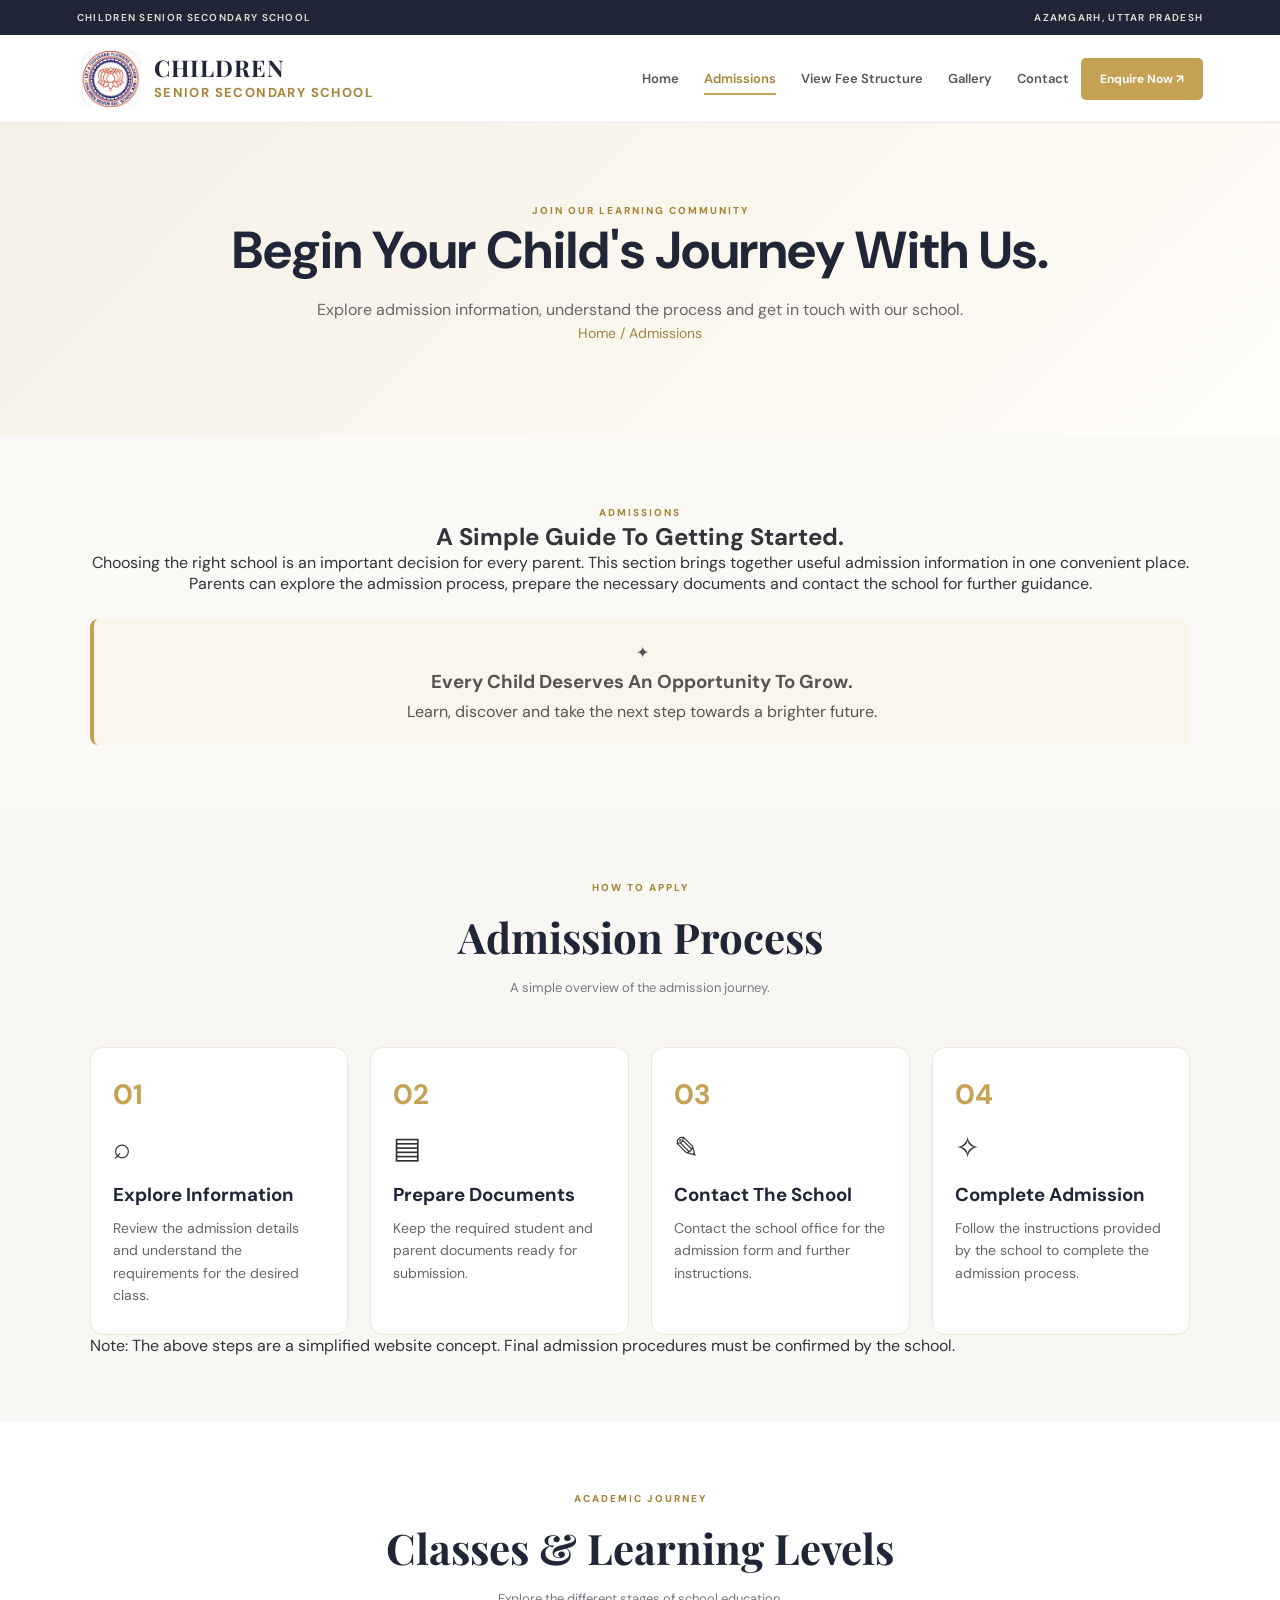
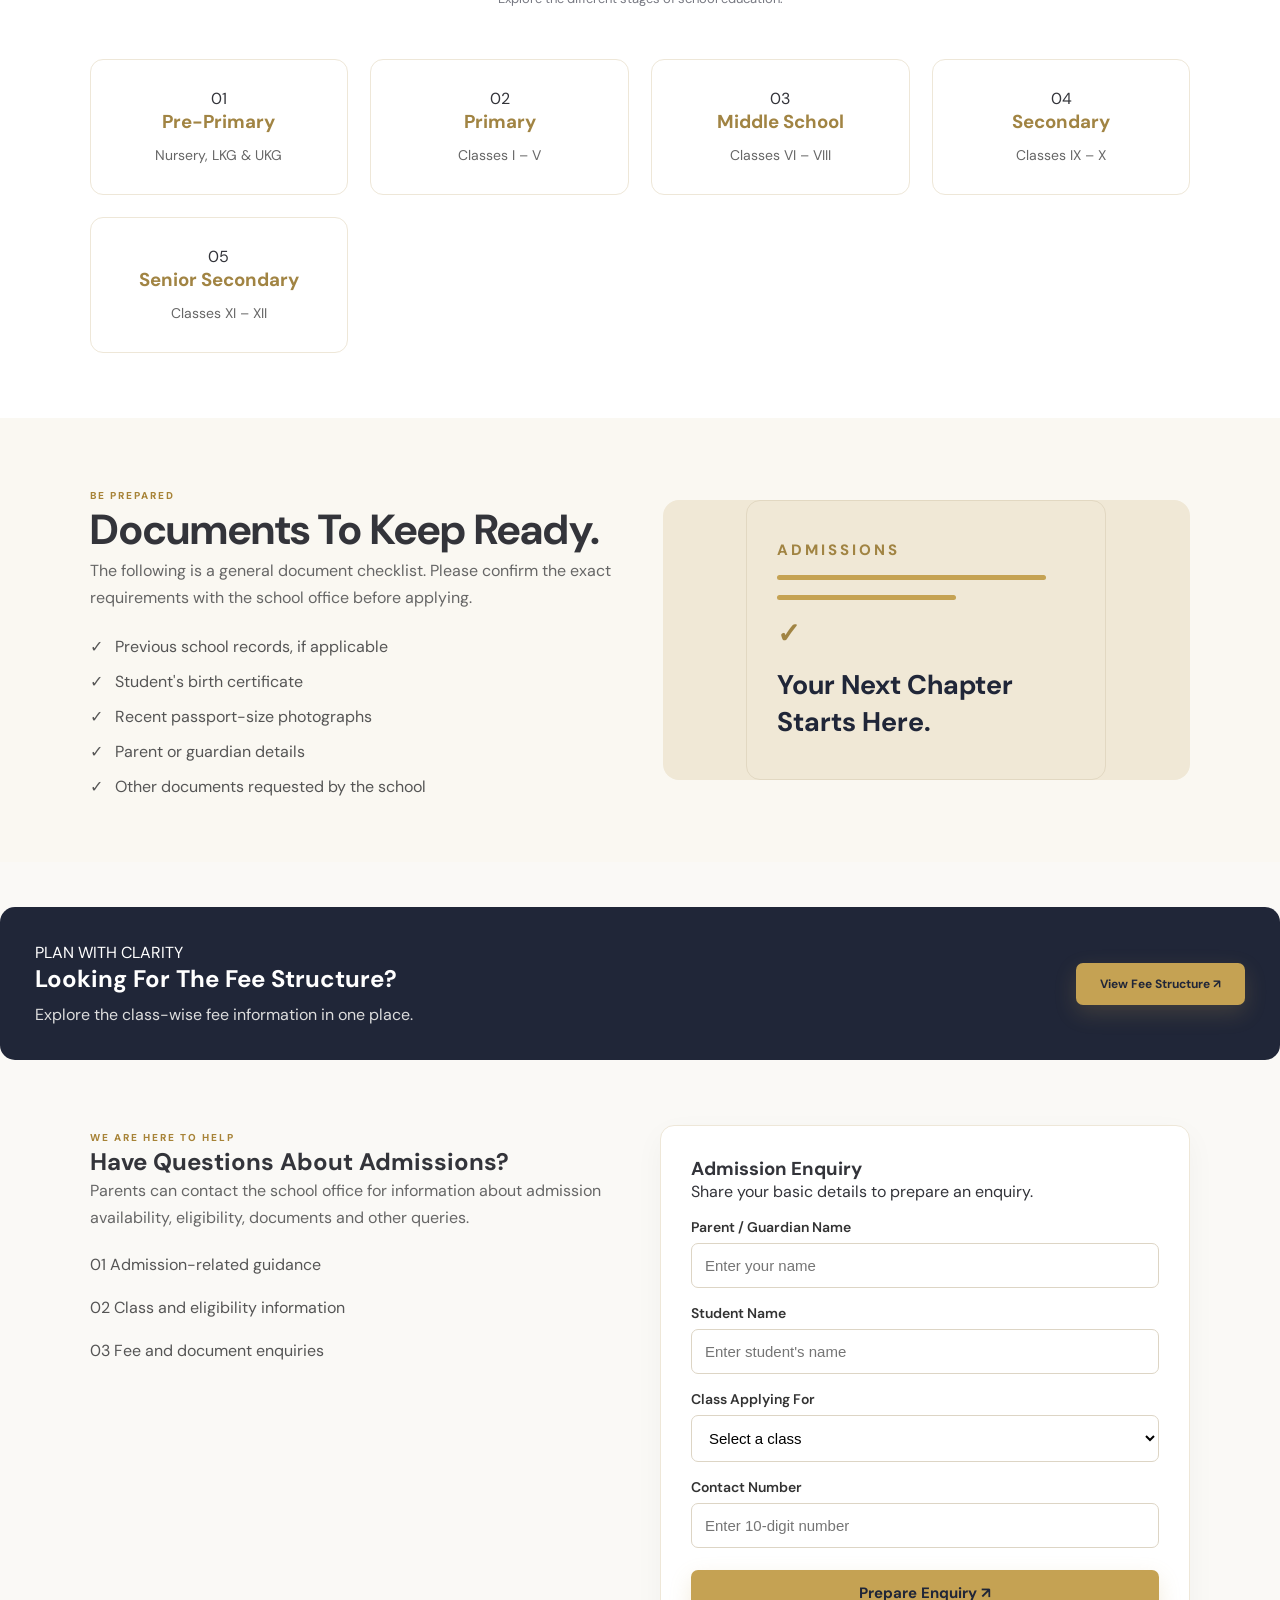
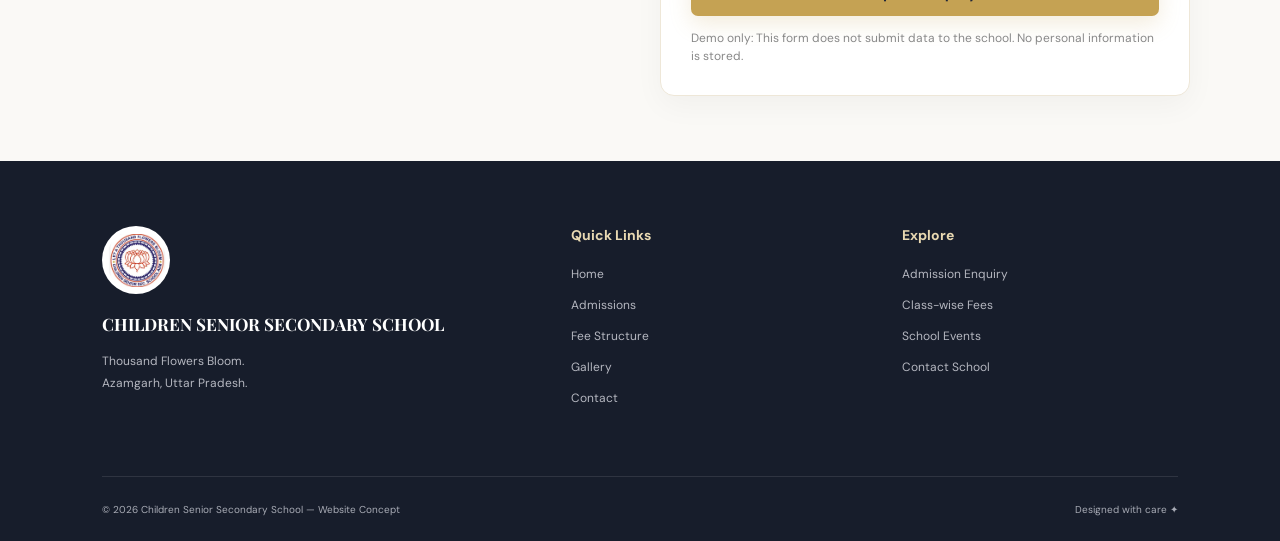
==== admissions.html @ 6aef7c02 "Add files via upload" ====
<!DOCTYPE html>
<html lang="en">
<head>
    <meta charset="UTF-8">
    <meta name="viewport" content="width=device-width, initial-scale=1.0">

    <title>Admissions | Children Senior Secondary School</title>

    <meta name="description" content="Explore admission information, requirements and enquiry details for Children Senior Secondary School, Azamgarh.">

    <link rel="preconnect" href="https://fonts.googleapis.com">
    <link rel="preconnect" href="https://fonts.gstatic.com" crossorigin>

    <link href="https://fonts.googleapis.com/css2?family=DM+Sans:wght@400;500;600;700;800&family=Playfair+Display:wght@500;600;700&display=swap" rel="stylesheet">

    <link rel="stylesheet" href="style.css">
    <script src="script.js" defer></script>
</head>

<body>

<!-- TOP BAR -->
<div class="topbar">
    <p>CHILDREN SENIOR SECONDARY SCHOOL</p>
    <p>AZAMGARH, UTTAR PRADESH</p>
</div>

<!-- HEADER -->
<header class="header">

    <a href="index.html" class="brand">
        <img src="logo.jpg" alt="School Logo">

        <div class="brand-text">
            <h2>CHILDREN</h2>
            <span>SENIOR SECONDARY SCHOOL</span>
        </div>
    </a>

    <button class="menu-toggle" id="menu-toggle"
        aria-label="Open navigation" aria-expanded="false">
        <span></span>
        <span></span>
        <span></span>
    </button>

    <nav class="navigation" id="navigation">
        <a href="index.html">Home</a>
        <a href="admissions.html" class="active">Admissions</a>
        <a href="fees.html">View Fee Structure</a>
        <a href="gallery.html">Gallery</a>
        <a href="contact.html">Contact</a>
    </nav>

    <a href="#admission-enquiry" class="header-btn">
        Enquire Now ↗
    </a>

</header>

<main>

<!-- PAGE HERO -->
<section class="inner-hero">
    <div class="inner-hero-content">
        <span class="section-label">JOIN OUR LEARNING COMMUNITY</span>

        <h1>
            Begin Your Child's
            <span>Journey With Us.</span>
        </h1>

        <p>
            Explore admission information, understand the
            process and get in touch with our school.
        </p>

        <div class="breadcrumb">
            <a href="index.html">Home</a>
            <span>/</span>
            <span>Admissions</span>
        </div>
    </div>
</section>

<!-- INTRODUCTION -->
<section class="admission-intro page-section">

    <div>
        <span class="section-label">ADMISSIONS</span>

        <h2>
            A Simple Guide To
            <span>Getting Started.</span>
        </h2>

        <p>
            Choosing the right school is an important decision
            for every parent. This section brings together
            useful admission information in one convenient place.
        </p>

        <p>
            Parents can explore the admission process, prepare
            the necessary documents and contact the school
            for further guidance.
        </p>
    </div>

    <div class="admission-highlight">
        <span class="highlight-symbol">✦</span>
        <h3>Every Child Deserves An Opportunity To Grow.</h3>
        <p>
            Learn, discover and take the next step towards
            a brighter future.
        </p>
    </div>

</section>

<!-- ADMISSION PROCESS -->
<section class="process-section page-section">

    <div class="section-heading">
        <span>HOW TO APPLY</span>
        <h2>Admission Process</h2>
        <p>A simple overview of the admission journey.</p>
    </div>

    <div class="process-grid">

        <div class="process-card">
            <span class="process-number">01</span>
            <div class="process-icon">⌕</div>
            <h3>Explore Information</h3>
            <p>
                Review the admission details and understand
                the requirements for the desired class.
            </p>
        </div>

        <div class="process-card">
            <span class="process-number">02</span>
            <div class="process-icon">▤</div>
            <h3>Prepare Documents</h3>
            <p>
                Keep the required student and parent
                documents ready for submission.
            </p>
        </div>

        <div class="process-card">
            <span class="process-number">03</span>
            <div class="process-icon">✎</div>
            <h3>Contact The School</h3>
            <p>
                Contact the school office for the admission
                form and further instructions.
            </p>
        </div>

        <div class="process-card">
            <span class="process-number">04</span>
            <div class="process-icon">✧</div>
            <h3>Complete Admission</h3>
            <p>
                Follow the instructions provided by the
                school to complete the admission process.
            </p>
        </div>

    </div>

    <p class="information-note">
        Note: The above steps are a simplified website concept.
        Final admission procedures must be confirmed by the school.
    </p>

</section>

<!-- CLASSES -->
<section class="classes-section page-section">

    <div class="section-heading">
        <span>ACADEMIC JOURNEY</span>
        <h2>Classes & Learning Levels</h2>
        <p>Explore the different stages of school education.</p>
    </div>

    <div class="classes-grid">

        <div class="class-card">
            <span>01</span>
            <h3>Pre-Primary</h3>
            <p>Nursery, LKG & UKG</p>
        </div>

        <div class="class-card">
            <span>02</span>
            <h3>Primary</h3>
            <p>Classes I – V</p>
        </div>

        <div class="class-card">
            <span>03</span>
            <h3>Middle School</h3>
            <p>Classes VI – VIII</p>
        </div>

        <div class="class-card">
            <span>04</span>
            <h3>Secondary</h3>
            <p>Classes IX – X</p>
        </div>

        <div class="class-card">
            <span>05</span>
            <h3>Senior Secondary</h3>
            <p>Classes XI – XII</p>
        </div>

    </div>

</section>


<!-- DOCUMENTS -->
<section class="documents-section page-section">

    <div class="documents-content">

        <div class="documents-info">

            <span class="section-label">BE PREPARED</span>

            <h2>
                Documents To
                <span>Keep Ready.</span>
            </h2>

            <p>
                The following is a general document checklist.
                Please confirm the exact requirements with the
                school office before applying.
            </p>

            <div class="document-list">

                <div class="document-item">
                    <span>✓</span>
                    Previous school records, if applicable
                </div>

                <div class="document-item">
                    <span>✓</span>
                    Student's birth certificate
                </div>

                <div class="document-item">
                    <span>✓</span>
                    Recent passport-size photographs
                </div>

                <div class="document-item">
                    <span>✓</span>
                    Parent or guardian details
                </div>

                <div class="document-item">
                    <span>✓</span>
                    Other documents requested by the school
                </div>

            </div>

        </div>

        <div class="documents-visual">

            <div class="document-art">
                <span>ADMISSIONS</span>
                <div class="document-line"></div>
                <div class="document-line short"></div>
                <div class="document-check">✓</div>
                <h3>Your Next Chapter Starts Here.</h3>
            </div>

        </div>

    </div>

</section>

<!-- FEE LINK -->
<section class="fee-banner">

    <div>
        <span>PLAN WITH CLARITY</span>
        <h2>Looking For The Fee Structure?</h2>
        <p>
            Explore the class-wise fee information in one place.
        </p>
    </div>

    <a href="fees.html" class="primary-btn">
        View Fee Structure ↗
    </a>

</section>

<!-- ENQUIRY -->
<section class="enquiry-section page-section"
    id="admission-enquiry">

    <div class="enquiry-info">

        <span class="section-label">WE ARE HERE TO HELP</span>

        <h2>
            Have Questions About
            <span>Admissions?</span>
        </h2>

        <p>
            Parents can contact the school office for
            information about admission availability,
            eligibility, documents and other queries.
        </p>

        <div class="enquiry-point">
            <span>01</span>
            Admission-related guidance
        </div>

        <div class="enquiry-point">
            <span>02</span>
            Class and eligibility information
        </div>

        <div class="enquiry-point">
            <span>03</span>
            Fee and document enquiries
        </div>

    </div>

    <div class="enquiry-form-card">

        <h3>Admission Enquiry</h3>

        <p>
            Share your basic details to prepare an enquiry.
        </p>

        <form id="admission-form">

            <label for="parent-name">Parent / Guardian Name</label>
            <input
                type="text"
                id="parent-name"
                placeholder="Enter your name"
                required
            >

            <label for="student-name">Student Name</label>
            <input
                type="text"
                id="student-name"
                placeholder="Enter student's name"
                required
            >

            <label for="class-select">Class Applying For</label>
            <select id="class-select" required>
                <option value="">Select a class</option>
                <option>Nursery</option>
                <option>LKG</option>
                <option>UKG</option>
                <option>Class I</option>
                <option>Class II</option>
                <option>Class III</option>
                <option>Class IV</option>
                <option>Class V</option>
                <option>Class VI</option>
                <option>Class VII</option>
                <option>Class VIII</option>
                <option>Class IX</option>
                <option>Class X</option>
                <option>Class XI</option>
                <option>Class XII</option>
            </select>

            <label for="parent-phone">Contact Number</label>
            <input
                type="tel"
                id="parent-phone"
                placeholder="Enter 10-digit number"
                pattern="[0-9]{10}"
                maxlength="10"
                required
            >

            <button type="submit" class="primary-btn form-submit">
                Prepare Enquiry ↗
            </button>

            <p class="form-disclaimer">
                Demo only: This form does not submit data
                to the school. No personal information is stored.
            </p>

        </form>

    </div>

</section>

</main>

<!-- FOOTER -->
<footer class="footer">

    <div class="footer-main">

        <div class="footer-brand">
            <img src="logo.jpg" alt="School Logo">

            <h3>CHILDREN SENIOR SECONDARY SCHOOL</h3>

            <p>
                Thousand Flowers Bloom.<br>
                Azamgarh, Uttar Pradesh.
            </p>
        </div>

        <div class="footer-links">
            <h4>Quick Links</h4>
            <a href="index.html">Home</a>
            <a href="admissions.html">Admissions</a>
            <a href="fees.html">Fee Structure</a>
            <a href="gallery.html">Gallery</a>
            <a href="contact.html">Contact</a>
        </div>

        <div class="footer-links">
            <h4>Explore</h4>
            <a href="#admission-enquiry">Admission Enquiry</a>
            <a href="fees.html">Class-wise Fees</a>
            <a href="gallery.html">School Events</a>
            <a href="contact.html">Contact School</a>
        </div>

    </div>

    <div class="footer-bottom">
        <p>© 2026 Children Senior Secondary School — Website Concept</p>
        <span>Designed with care ✦</span>
    </div>

</footer>

</body>
</html>
---- style.css ----
/* =========================================
   CHILDREN SENIOR SECONDARY SCHOOL
   PREMIUM IVORY & GOLDEN DESIGN
========================================= */

:root {
    --bg: #faf9f6;
    --white: #ffffff;
    --gold: #c5a253;
    --gold-dark: #a78337;
    --gold-light: #e9d9b2;
    --navy: #202638;
    --text: #33343a;
    --muted: #777982;
    --border: #ece8df;
    --shadow: 0 18px 50px rgba(35, 31, 24, 0.08);
}

* {
    margin: 0;
    padding: 0;
    box-sizing: border-box;
}

html {
    scroll-behavior: smooth;
    scroll-padding-top: 100px;
}

body {
    background: var(--bg);
    color: var(--text);
    font-family: 'DM Sans', sans-serif;
    overflow-x: hidden;
}

a {
    text-decoration: none;
    color: inherit;
}

button {
    font-family: inherit;
}

img {
    display: block;
    max-width: 100%;
}

::selection {
    background: var(--gold);
    color: white;
}

/* =========================================
   TOP BAR
========================================= */

.topbar {
    min-height: 35px;
    padding: 8px 6%;
    background: var(--navy);
    color: #e9e4d9;
    display: flex;
    justify-content: space-between;
    align-items: center;
    gap: 15px;
    font-size: 10px;
    letter-spacing: 1.3px;
    font-weight: 600;
}

/* =========================================
   HEADER
========================================= */

.header {
    min-height: 88px;
    padding: 14px 6%;
    display: flex;
    align-items: center;
    justify-content: space-between;
    gap: 25px;
    background: rgba(255, 255, 255, 0.96);
    border-bottom: 1px solid var(--border);
    position: sticky;
    top: 0;
    z-index: 1000;
    backdrop-filter: blur(15px);
}

.brand {
    display: flex;
    align-items: center;
    gap: 12px;
    flex-shrink: 0;
}

.brand img {
    width: 56px;
    height: 56px;
    object-fit: contain;
}

.brand-text h2 {
    font-family: 'Playfair Display', serif;
    font-size: 22px;
    color: var(--navy);
    letter-spacing: 1px;
}

.brand-text span {
    display: block;
    font-size: 9px;
    letter-spacing: 1.4px;
    color: var(--gold-dark);
    font-weight: 700;
    margin-top: 3px;
}

.navigation {
    display: flex;
    align-items: center;
    gap: 25px;
}

.navigation a {
    color: #55565d;
    font-size: 13px;
    font-weight: 600;
    transition: 0.3s;
    position: relative;
}

.navigation a:hover,
.navigation a.active {
    color: var(--gold-dark);
}

.navigation a::after {
    content: "";
    position: absolute;
    bottom: -8px;
    left: 0;
    width: 0;
    height: 2px;
    background: var(--gold);
    transition: width 0.3s;
}

.navigation a:hover::after,
.navigation a.active::after {
    width: 100%;
}

.header-btn {
    padding: 13px 19px;
    border-radius: 5px;
    background: var(--gold);
    color: white;
    font-size: 12px;
    font-weight: 700;
    transition: 0.3s;
    white-space: nowrap;
}

.header-btn:hover,
.primary-btn:hover,
.cta-btn:hover {
    background: var(--gold-dark);
    transform: translateY(-3px);
}

.menu-toggle {
    display: none;
    width: 43px;
    height: 43px;
    border: 1px solid var(--border);
    background: white;
    border-radius: 6px;
    cursor: pointer;
    padding: 10px;
}

.menu-toggle span {
    display: block;
    height: 2px;
    width: 100%;
    background: var(--navy);
    margin: 5px 0;
    transition: 0.3s;
}

/* =========================================
   HERO SECTION
========================================= */

.hero {
    min-height: 610px;
    padding: 85px 8% 100px;
    display: grid;
    grid-template-columns: 1fr 0.95fr;
    align-items: center;
    gap: 65px;
    position: relative;
    overflow: hidden;
}

.hero::before {
    content: "";
    position: absolute;
    width: 470px;
    height: 470px;
    border-radius: 50%;
    background: rgba(197, 162, 83, 0.055);
    top: -220px;
    left: -170px;
    pointer-events: none;
}

.hero-content {
    position: relative;
    z-index: 2;
    animation: fadeUp 0.9s ease both;
}

.hero-tag {
    display: inline-flex;
    align-items: center;
    gap: 10px;
    padding: 10px 15px;
    border: 1px solid var(--gold-light);
    border-radius: 30px;
    color: var(--gold-dark);
    font-size: 10px;
    font-weight: 700;
    letter-spacing: 1.6px;
    margin-bottom: 28px;
}

.gold-dot {
    height: 7px;
    width: 7px;
    border-radius: 50%;
    background: var(--gold);
    box-shadow: 0 0 10px var(--gold);
}

.hero h1 {
    font-family: 'Playfair Display', serif;
    font-size: clamp(42px, 5.2vw, 70px);
    line-height: 1.12;
    color: var(--navy);
    font-weight: 600;
    letter-spacing: -1.5px;
}

.hero h1 span {
    color: var(--gold-dark);
}

.hero-content > p {
    max-width: 490px;
    margin-top: 25px;
    color: var(--muted);
    line-height: 1.9;
    font-size: 14px;
}

.hero-actions {
    display: flex;
    align-items: center;
    gap: 14px;
    flex-wrap: wrap;
    margin-top: 32px;
}

.primary-btn,
.secondary-btn {
    padding: 15px 22px;
    border-radius: 5px;
    font-size: 12px;
    font-weight: 700;
    transition: 0.3s;
}

.primary-btn {
    background: var(--gold);
    color: white;
    box-shadow: 0 8px 22px rgba(197, 162, 83, 0.2);
}

.secondary-btn {
    border: 1px solid var(--border);
    color: var(--navy);
    background: white;
}

.secondary-btn:hover {
    border-color: var(--gold);
    color: var(--gold-dark);
}

.hero-note {
    margin-top: 45px;
    color: #888;
    font-size: 10px;
    letter-spacing: 2px;
    font-weight: 700;
}

.hero-note span {
    color: var(--gold);
    margin-right: 8px;
}

/* Hero Image */

.hero-visual {
    position: relative;
    padding: 0 10px 20px 0;
    animation: fadeUp 1.1s ease both;
}

.hero-image {
    height: 440px;
    width: 100%;
    border-radius: 48% 48% 5px 5px;
    overflow: hidden;
    position: relative;
    box-shadow: var(--shadow);
}

.hero-image::after {
    content: "";
    position: absolute;
    inset: 0;
    background: linear-gradient(
        to top,
        rgba(20, 25, 40, 0.25),
        transparent 45%
    );
}

.hero-image img {
    height: 100%;
    width: 100%;
    object-fit: cover;
    transition: transform 0.8s;
}

.hero-image:hover img {
    transform: scale(1.06);
}

.floating-card {
    position: absolute;
    left: -55px;
    bottom: 48px;
    z-index: 3;
    background: white;
    padding: 17px 22px;
    display: flex;
    align-items: center;
    gap: 13px;
    border-radius: 8px;
    box-shadow: var(--shadow);
    animation: float 4s ease-in-out infinite;
}

.floating-icon {
    width: 40px;
    height: 40px;
    display: grid;
    place-items: center;
    background: #f7f0df;
    color: var(--gold-dark);
    border-radius: 50%;
    font-size: 20px;
}

.floating-card strong {
    display: block;
    font-size: 12px;
    color: var(--navy);
}

.floating-card small {
    display: block;
    margin-top: 5px;
    color: var(--muted);
    font-size: 10px;
}

.hero-decoration {
    position: absolute;
    top: -25px;
    right: -20px;
    width: 110px;
    height: 110px;
    border: 1px solid var(--gold-light);
    border-radius: 50%;
    z-index: -1;
}

/* =========================================
   SECTION COMMON
========================================= */

.section-heading {
    text-align: center;
    max-width: 650px;
    margin: 0 auto 48px;
}

.section-heading > span,
.section-label {
    color: var(--gold-dark);
    font-size: 10px;
    font-weight: 800;
    letter-spacing: 2px;
}

.section-heading h2 {
    font-family: 'Playfair Display', serif;
    color: var(--navy);
    font-size: clamp(28px, 3.5vw, 42px);
    margin-top: 13px;
}

.section-heading p {
    color: var(--muted);
    font-size: 13px;
    margin-top: 12px;
    line-height: 1.7;
}

/* =========================================
   QUICK ACCESS
========================================= */

.quick-section {
    padding: 90px 8%;
    background: white;
}

.quick-grid {
    display: grid;
    grid-template-columns: repeat(4, 1fr);
    gap: 20px;
}

.quick-card {
    background: var(--bg);
    border: 1px solid var(--border);
    border-radius: 8px;
    padding: 29px 23px;
    transition: 0.35s;
    position: relative;
    overflow: hidden;
}

.quick-card:hover {
    transform: translateY(-8px);
    border-color: var(--gold-light);
    box-shadow: var(--shadow);
    background: white;
}

.quick-icon {
    width: 48px;
    height: 48px;
    border-radius: 8px;
    background: #f3ead5;
    color: var(--gold-dark);
    display: grid;
    place-items: center;
    font-size: 23px;
    margin-bottom: 24px;
}

.quick-card h3 {
    font-family: 'Playfair Display', serif;
    color: var(--navy);
    font-size: 19px;
}

.quick-card p {
    color: var(--muted);
    font-size: 12px;
    line-height: 1.7;
    margin: 12px 0 22px;
}

.quick-card > span {
    color: var(--gold-dark);
    font-size: 11px;
    font-weight: 800;
}

/* =========================================
   ABOUT
========================================= */

.about-section {
    padding: 105px 8%;
    display: grid;
    grid-template-columns: 1fr 1fr;
    align-items: center;
    gap: 85px;
}

.about-image {
    position: relative;
}

.about-image img {
    width: 100%;
    height: 440px;
    object-fit: cover;
    border-radius: 6px;
    box-shadow: var(--shadow);
}

.about-label {
    position: absolute;
    bottom: -18px;
    right: -20px;
    background: white;
    padding: 18px 24px;
    box-shadow: var(--shadow);
    color: var(--navy);
    font-size: 10px;
    font-weight: 800;
    letter-spacing: 1.2px;
}

.about-label span {
    color: var(--gold);
    margin-right: 8px;
}

.about-content h2 {
    font-family: 'Playfair Display', serif;
    color: var(--navy);
    font-size: clamp(32px, 4vw, 46px);
    line-height: 1.2;
    margin: 17px 0 25px;
}

.about-content h2 span {
    color: var(--gold-dark);
}

.about-content p {
    color: var(--muted);
    font-size: 13px;
    line-height: 1.95;
    margin-bottom: 16px;
}

.text-link {
    display: inline-block;
    margin-top: 16px;
    color: var(--gold-dark);
    font-size: 12px;
    font-weight: 800;
    border-bottom: 1px solid var(--gold-light);
    padding-bottom: 6px;
    transition: 0.3s;
}

.text-link:hover {
    color: var(--navy);
    border-color: var(--navy);
}

/* =========================================
   HIGHLIGHTS
========================================= */

.highlights-section {
    padding: 90px 8%;
    background: #f2efe8;
}

.highlight-grid {
    display: grid;
    grid-template-columns: repeat(4, 1fr);
    gap: 18px;
}

.highlight-card {
    background: white;
    padding: 30px 24px;
    border-radius: 6px;
    border-bottom: 3px solid transparent;
    transition: 0.35s;
}

.highlight-card:hover {
    border-color: var(--gold);
    transform: translateY(-6px);
    box-shadow: var(--shadow);
}

.highlight-card > span {
    color: var(--gold);
    font-family: 'Playfair Display', serif;
    font-size: 28px;
}

.highlight-card h3 {
    color: var(--navy);
    font-family: 'Playfair Display', serif;
    font-size: 17px;
    margin: 22px 0 12px;
}

.highlight-card p {
    color: var(--muted);
    font-size: 12px;
    line-height: 1.8;
}

/* =========================================
   GALLERY PREVIEW
========================================= */

.gallery-preview {
    padding: 100px 8%;
    background: white;
}

.gallery-heading {
    display: flex;
    justify-content: space-between;
    align-items: end;
    gap: 20px;
    margin-bottom: 35px;
}

.gallery-heading h2 {
    font-family: 'Playfair Display', serif;
    color: var(--navy);
    font-size: clamp(30px, 4vw, 42px);
    margin-top: 12px;
}

.gallery-heading .text-link {
    margin-bottom: 5px;
}

.gallery-grid {
    display: grid;
    grid-template-columns: 1.2fr 1fr 1fr;
    gap: 18px;
}

.gallery-item {
    height: 280px;
    position: relative;
    overflow: hidden;
    border-radius: 6px;
}

.gallery-item img {
    width: 100%;
    height: 100%;
    object-fit: cover;
    transition: transform 0.6s;
}

.gallery-item:hover img {
    transform: scale(1.09);
}

.gallery-caption {
    position: absolute;
    bottom: 0;
    left: 0;
    right: 0;
    padding: 35px 20px 20px;
    background: linear-gradient(transparent, rgba(15, 20, 32, 0.8));
    color: white;
    font-size: 13px;
    font-weight: 700;
}

.demo-note {
    margin-top: 18px;
    color: var(--muted);
    font-size: 10px;
    text-align: center;
}

/* =========================================
   ADMISSION CTA
========================================= */

.admission-cta {
    margin: 0 8% 90px;
    padding: 55px 60px;
    background: var(--navy);
    border-radius: 8px;
    display: flex;
    align-items: center;
    justify-content: space-between;
    gap: 30px;
    position: relative;
    overflow: hidden;
}

.admission-cta::after {
    content: "";
    position: absolute;
    width: 260px;
    height: 260px;
    border: 1px solid rgba(255, 255, 255, 0.09);
    border-radius: 50%;
    right: 15%;
    top: -130px;
    pointer-events: none;
}

.admission-cta > div {
    position: relative;
    z-index: 2;
}

.admission-cta > div > span {
    color: var(--gold-light);
    font-size: 10px;
    font-weight: 800;
    letter-spacing: 2px;
}

.admission-cta h2 {
    font-family: 'Playfair Display', serif;
    color: white;
    font-size: clamp(24px, 3vw, 35px);
    margin: 13px 0;
}

.admission-cta p {
    color: #c4c6ce;
    font-size: 12px;
    line-height: 1.7;
}

.cta-btn {
    position: relative;
    z-index: 2;
    background: var(--gold);
    color: white;
    padding: 16px 23px;
    border-radius: 5px;
    font-size: 12px;
    font-weight: 800;
    white-space: nowrap;
    transition: 0.3s;
}

/* =========================================
   FOOTER
========================================= */

.footer {
    background: #171d2b;
    color: white;
    padding: 65px 8% 0;
}

.footer-main {
    display: grid;
    grid-template-columns: 1.5fr 1fr 1fr;
    gap: 55px;
    padding-bottom: 55px;
}

.footer-brand img {
    width: 68px;
    height: 68px;
    object-fit: contain;
    background: white;
    padding: 4px;
    border-radius: 50%;
    margin-bottom: 18px;
}

.footer-brand h3 {
    font-family: 'Playfair Display', serif;
    font-size: 17px;
    line-height: 1.5;
}

.footer-brand p {
    color: #b5b7c0;
    font-size: 12px;
    line-height: 1.9;
    margin-top: 12px;
}

.footer-links h4 {
    font-size: 14px;
    margin-bottom: 22px;
    color: var(--gold-light);
}

.footer-links a {
    display: block;
    width: fit-content;
    color: #b5b7c0;
    font-size: 12px;
    margin-bottom: 15px;
    transition: 0.3s;
}

.footer-links a:hover {
    color: var(--gold-light);
    transform: translateX(4px);
}

.footer-bottom {
    min-height: 65px;
    border-top: 1px solid rgba(255,255,255,0.1);
    display: flex;
    justify-content: space-between;
    align-items: center;
    gap: 15px;
    color: #a9acb6;
    font-size: 10px;
}

/* =========================================
   ANIMATIONS
========================================= */

@keyframes fadeUp {
    from {
        opacity: 0;
        transform: translateY(30px);
    }

    to {
        opacity: 1;
        transform: translateY(0);
    }
}

@keyframes float {
    0%, 100% {
        transform: translateY(0);
    }

    50% {
        transform: translateY(-10px);
    }
}

/* JS SCROLL REVEAL */

.reveal {
    opacity: 0;
    transform: translateY(30px);
    transition: opacity 0.7s ease, transform 0.7s ease;
}

.reveal.show {
    opacity: 1;
    transform: translateY(0);
}

/* =========================================
   RESPONSIVE TABLET
========================================= */

@media (max-width: 1050px) {

    .header {
        padding: 14px 4%;
        gap: 15px;
    }

    .navigation {
        gap: 15px;
    }

    .navigation a {
        font-size: 11px;
    }

    .header-btn {
        padding: 12px;
        font-size: 10px;
    }

    .hero,
    .quick-section,
    .about-section,
    .highlights-section,
    .gallery-preview {
        padding-left: 5%;
        padding-right: 5%;
    }

    .quick-grid,
    .highlight-grid {
        grid-template-columns: repeat(2, 1fr);
    }

    .hero {
        gap: 35px;
    }

    .about-section {
        gap: 45px;
    }
}

/* =========================================
   RESPONSIVE MOBILE
========================================= */

@media (max-width: 760px) {

    .topbar {
        padding: 9px 4%;
        font-size: 8px;
        letter-spacing: 0.6px;
    }

    .header {
        min-height: 75px;
        padding: 10px 5%;
        justify-content: space-between;
    }

    .brand {
        gap: 9px;
    }

    .brand img {
        width: 46px;
        height: 46px;
    }

    .brand-text h2 {
        font-size: 18px;
    }

    .brand-text span {
        font-size: 7px;
        letter-spacing: 0.8px;
    }

    .header-btn {
        display: none;
    }

    .menu-toggle {
        display: block;
    }

    .navigation {
        position: absolute;
        top: 100%;
        left: 0;
        right: 0;
        background: white;
        display: flex;
        flex-direction: column;
        align-items: stretch;
        gap: 0;
        padding: 0 6%;
        max-height: 0;
        overflow: hidden;
        opacity: 0;
        visibility: hidden;
        box-shadow: 0 15px 25px rgba(0,0,0,0.06);
        transition: 0.35s ease;
    }

    .navigation.active {
        max-height: 380px;
        opacity: 1;
        visibility: visible;
        padding-top: 10px;
        padding-bottom: 15px;
    }

    .navigation a {
        font-size: 13px;
        padding: 15px 5px;
        border-bottom: 1px solid var(--border);
    }

    .navigation a::after {
        display: none;
    }

    .menu-toggle.active span:nth-child(1) {
        transform: translateY(7px) rotate(45deg);
    }

    .menu-toggle.active span:nth-child(2) {
        opacity: 0;
    }

    .menu-toggle.active span:nth-child(3) {
        transform: translateY(-7px) rotate(-45deg);
    }

    /* HERO */

    .hero {
        min-height: auto;
        padding: 65px 6% 75px;
        grid-template-columns: 1fr;
        gap: 50px;
    }

    .hero h1 {
        font-size: clamp(39px, 10vw, 55px);
    }

    .hero-content > p {
        font-size: 13px;
    }

    .hero-visual {
        max-width: 500px;
        width: 100%;
        margin: auto;
    }

    .hero-image {
        height: 350px;
    }

    .floating-card {
        left: -5px;
        bottom: 35px;
        padding: 13px;
    }

    .hero-decoration {
        right: -5px;
    }

    /* SECTIONS */

    .quick-section,
    .highlights-section {
        padding: 70px 6%;
    }

    .quick-grid,
    .highlight-grid {
        grid-template-columns: repeat(2, 1fr);
        gap: 12px;
    }

    .quick-card {
        padding: 22px 15px;
    }

    .quick-card h3 {
        font-size: 16px;
    }

    .quick-card p {
        font-size: 11px;
    }

    .about-section {
        padding: 75px 6%;
        grid-template-columns: 1fr;
        gap: 55px;
    }

    .about-image img {
        height: 330px;
    }

    .about-label {
        right: -5px;
    }

    .about-content h2 {
        font-size: 35px;
    }

    .gallery-preview {
        padding: 75px 6%;
    }

    .gallery-grid {
        grid-template-columns: 1fr 1fr;
        gap: 12px;
    }

    .gallery-item {
        height: 210px;
    }

    .gallery-item:first-child {
        grid-column: span 2;
        height: 260px;
    }

    .gallery-heading {
        align-items: start;
        flex-direction: column;
        gap: 8px;
    }

    .gallery-heading h2 {
        font-size: 32px;
    }

    .admission-cta {
        margin: 0 5% 70px;
        padding: 38px 25px;
        flex-direction: column;
        align-items: flex-start;
    }

    .footer {
        padding: 50px 6% 0;
    }

    .footer-main {
        grid-template-columns: 1fr 1fr;
        gap: 35px 20px;
    }

    .footer-brand {
        grid-column: span 2;
    }

    .footer-bottom {
        padding: 18px 0;
        flex-direction: column;
        align-items: flex-start;
        line-height: 1.7;
    }
}

/* =========================================
   SMALL MOBILE
========================================= */

@media (max-width: 380px) {

    .topbar {
        font-size: 7px;
    }

    .brand-text h2 {
        font-size: 16px;
    }

    .brand img {
        width: 40px;
        height: 40px;
    }

    .quick-grid,
    .highlight-grid {
        grid-template-columns: 1fr;
    }

    .hero-actions {
        align-items: stretch;
        flex-direction: column;
    }

    .primary-btn,
    .secondary-btn {
        text-align: center;
    }

    .gallery-grid {
        grid-template-columns: 1fr;
    }

    .gallery-item:first-child {
        grid-column: auto;
    }
}

/* ACCESSIBILITY */

@media (prefers-reduced-motion: reduce) {
    *,
    *::before,
    *::after {
        scroll-behavior: auto !important;
        animation-duration: 0.01ms !important;
        transition-duration: 0.01ms !important;
    }
}

/* =====================================
   ADMISSIONS PAGE — WEBCRAFT DEMO
===================================== */

.inner-hero {
    background: linear-gradient(135deg, #f5f0e5, #fffdf8);
    padding: 75px 7%;
    text-align: center;
}

.inner-hero-content {
    max-width: 850px;
    margin: auto;
}

.breadcrumb {
    color: #a18443;
    font-size: 14px;
    margin-bottom: 18px;
}

.inner-hero h1 {
    color: #202638;
    font-size: clamp(32px, 5vw, 52px);
    margin-bottom: 15px;
}

.inner-hero p {
    color: #666;
    line-height: 1.7;
}

.page-section {
    padding: 65px 7%;
}

.admission-intro {
    max-width: 850px;
    margin: auto;
    text-align: center;
}

.admission-highlight {
    background: #faf6ec;
    border-left: 4px solid #c5a253;
    padding: 20px;
    margin-top: 25px;
    border-radius: 8px;
    color: #555;
    line-height: 1.7;
}

.process-section {
    background: #f8f7f3;
}

.process-grid,
.classes-grid {
    display: grid;
    grid-template-columns: repeat(auto-fit, minmax(210px, 1fr));
    gap: 22px;
    margin-top: 35px;
}

.process-card,
.class-card {
    background: white;
    padding: 28px 22px;
    border: 1px solid #eee7d8;
    border-radius: 13px;
    transition: 0.3s;
}

.process-card:hover,
.class-card:hover {
    transform: translateY(-5px);
    box-shadow: 0 12px 30px rgba(32, 38, 56, 0.08);
}

.process-number {
    color: #c5a253;
    font-size: 28px;
    font-weight: 700;
}

.process-icon {
    font-size: 30px;
    margin: 15px 0;
}

.process-card h3,
.class-card h3 {
    color: #202638;
    margin-bottom: 10px;
}

.process-card p,
.class-card p {
    color: #666;
    line-height: 1.6;
    font-size: 14px;
}

.classes-section {
    background: #fff;
}

.class-card {
    text-align: center;
}

.class-card h3 {
    color: #a18443;
}

.documents-section {
    background: #faf8f2;
}

.documents-content {
    display: grid;
    grid-template-columns: 1fr 1fr;
    gap: 45px;
    align-items: center;
}

.document-list {
    display: grid;
    gap: 14px;
    margin-top: 25px;
}

.document-item {
    display: flex;
    gap: 12px;
    align-items: center;
    color: #555;
}

.document-check {
    color: #a18443;
    font-weight: bold;
}

.documents-visual {
    background: #f0e8d6;
    min-height: 280px;
    border-radius: 16px;
    display: flex;
    align-items: center;
    justify-content: center;
}

.document-art {
    font-size: 90px;
}

.fee-banner {
    background: #202638;
    color: white;
    padding: 35px;
    border-radius: 15px;
    margin-top: 45px;
    display: flex;
    justify-content: space-between;
    align-items: center;
    gap: 20px;
    flex-wrap: wrap;
}

.fee-banner h2 {
    margin-bottom: 10px;
}

.fee-banner p {
    color: #ddd;
}

.fee-banner a,
.form-submit {
    display: inline-block;
    background: #c5a253;
    color: #202638;
    padding: 13px 24px;
    border-radius: 7px;
    text-decoration: none;
    font-weight: 700;
    border: none;
    cursor: pointer;
}

.enquiry-section {
    display: grid;
    grid-template-columns: 1fr 1fr;
    gap: 40px;
    align-items: start;
}

.enquiry-info p {
    color: #666;
    line-height: 1.7;
}

.enquiry-point {
    margin-top: 22px;
    color: #555;
}

.enquiry-form-card {
    background: #fff;
    border: 1px solid #eee7d8;
    padding: 30px;
    border-radius: 14px;
    box-shadow: 0 10px 30px rgba(0,0,0,0.04);
}

.enquiry-form-card label {
    display: block;
    color: #333;
    margin: 16px 0 7px;
    font-weight: 600;
    font-size: 14px;
}

.enquiry-form-card input,
.enquiry-form-card select {
    width: 100%;
    padding: 13px;
    border: 1px solid #ddd5c5;
    border-radius: 7px;
    background: #fff;
    font-size: 15px;
    outline: none;
}

.enquiry-form-card input:focus,
.enquiry-form-card select:focus {
    border-color: #c5a253;
}

.form-submit {
    width: 100%;
    margin-top: 22px;
    font-size: 15px;
}

.form-disclaimer {
    color: #888;
    font-size: 12px;
    line-height: 1.5;
    margin-top: 13px;
}

@media (max-width: 700px) {
    .inner-hero {
        padding: 55px 6%;
    }

    .page-section {
        padding: 45px 6%;
    }

    .documents-content,
    .enquiry-section {
        grid-template-columns: 1fr;
    }

    .documents-visual {
        min-height: 200px;
    }

    .fee-banner {
        padding: 25px;
    }
}

/* =====================================
   FEE STRUCTURE PAGE
===================================== */

.fee-intro {
    background: #fff;
}

.fee-notice {
    max-width: 900px;
    margin: 30px auto 0;
    padding: 20px 24px;
    background: #faf6ec;
    border-left: 4px solid #c5a253;
    border-radius: 8px;
    color: #555;
    line-height: 1.7;
}

.fee-table-section {
    background: #f8f7f3;
}

.fee-table-heading {
    display: flex;
    justify-content: space-between;
    align-items: end;
    gap: 20px;
    flex-wrap: wrap;
    margin-bottom: 25px;
}

.fee-table-heading span,
.fee-table-heading p {
    color: #a18443;
    font-size: 13px;
    font-weight: 600;
    letter-spacing: 1px;
}

.fee-table-heading h2 {
    color: #202638;
    margin-top: 8px;
}

.fee-table-wrap {
    overflow-x: auto;
    background: white;
    border: 1px solid #eee7d8;
    border-radius: 12px;
    box-shadow: 0 8px 25px rgba(32, 38, 56, 0.05);
}

.fee-table {
    width: 100%;
    border-collapse: collapse;
    min-width: 320px;
}

.fee-table th {
    background: #202638;
    color: white;
    padding: 18px 22px;
    text-align: left;
    font-size: 15px;
}

.fee-table td {
    padding: 18px 22px;
    color: #444;
    border-bottom: 1px solid #eee9df;
    font-size: 15px;
}

.fee-table tr:last-child td {
    border-bottom: none;
}

.fee-table tbody tr:nth-child(even) {
    background: #fcfaf5;
}

.fee-table tbody tr:hover {
    background: #f5efdf;
}

.fee-table td:last-child {
    color: #9b7937;
    font-weight: 700;
}

.fee-footnote {
    margin-top: 18px;
    color: #888;
    font-size: 13px;
    line-height: 1.6;
}

.fee-extra-section {
    background: white;
}

.fee-extra-grid {
    display: grid;
    grid-template-columns: repeat(auto-fit, minmax(220px, 1fr));
    gap: 22px;
    margin-top: 35px;
}

.fee-extra-card {
    padding: 28px 24px;
    background: #fff;
    border: 1px solid #eee7d8;
    border-radius: 13px;
    transition: 0.3s;
}

.fee-extra-card:hover {
    transform: translateY(-5px);
    box-shadow: 0 12px 30px rgba(32, 38, 56, 0.08);
}

.fee-extra-icon {
    font-size: 32px;
    margin-bottom: 18px;
}

.fee-extra-card h3 {
    color: #202638;
    margin-bottom: 10px;
}

.fee-extra-card p {
    color: #666;
    line-height: 1.7;
    font-size: 14px;
}

.fee-contact-banner {
    margin: 0 7% 65px;
    padding: 35px;
    background: #202638;
    color: white;
    border-radius: 15px;
    display: flex;
    justify-content: space-between;
    align-items: center;
    gap: 20px;
    flex-wrap: wrap;
}

.fee-contact-banner h2 {
    margin-bottom: 10px;
}

.fee-contact-banner p {
    color: #ddd;
    line-height: 1.6;
}

.fee-contact-banner a {
    background: #c5a253;
    color: #202638;
    padding: 13px 24px;
    border-radius: 7px;
    text-decoration: none;
    font-weight: 700;
    transition: 0.3s;
}

.fee-contact-banner a:hover {
    background: #e0c47f;
}

@media (max-width: 600px) {
    .fee-table-heading {
        align-items: start;
        flex-direction: column;
    }

    .fee-table th,
    .fee-table td {
        padding: 15px 12px;
        font-size: 13px;
    }

    .fee-contact-banner {
        margin: 0 6% 45px;
        padding: 25px;
    }
}

/* =====================================
   GALLERY PAGE
===================================== */

.gallery-intro {
    background: #fff;
}

.gallery-main {
    background: #f8f7f3;
}

.gallery-filters {
    display: flex;
    justify-content: center;
    align-items: center;
    flex-wrap: wrap;
    gap: 12px;
    margin-bottom: 40px;
}

.gallery-filter {
    padding: 11px 24px;
    border: 1px solid #d8c89f;
    border-radius: 30px;
    background: white;
    color: #555;
    font-size: 14px;
    font-weight: 600;
    cursor: pointer;
    transition: 0.3s;
}

.gallery-filter:hover,
.gallery-filter.active {
    background: #202638;
    color: white;
    border-color: #202638;
}

.gallery-grid {
    display: grid;
    grid-template-columns: repeat(3, 1fr);
    gap: 22px;
}

.gallery-item {
    position: relative;
    height: 270px;
    overflow: hidden;
    border-radius: 13px;
    background: #e9e4d8;
    box-shadow: 0 8px 22px rgba(32, 38, 56, 0.08);
    transition: 0.3s;
}

.gallery-item img {
    width: 100%;
    height: 100%;
    object-fit: cover;
    display: block;
    transition: transform 0.5s;
}

.gallery-item:hover img {
    transform: scale(1.08);
}

.gallery-caption {
    position: absolute;
    inset: auto 0 0;
    padding: 45px 20px 20px;
    background: linear-gradient(transparent, rgba(15, 20, 32, 0.9));
    color: white;
}

.gallery-caption span {
    color: #e2c77e;
    font-size: 11px;
    letter-spacing: 1.5px;
    font-weight: 700;
}

.gallery-caption h3 {
    margin-top: 7px;
    font-size: 19px;
}

.gallery-disclaimer {
    text-align: center;
    color: #888;
    font-size: 13px;
    line-height: 1.6;
    margin-top: 30px;
}

.gallery-cta {
    text-align: center;
    background: #fff;
}

.gallery-cta h2 {
    color: #202638;
    margin-bottom: 12px;
}

.gallery-cta p {
    color: #666;
    margin-bottom: 25px;
    line-height: 1.6;
}

.gallery-cta a {
    display: inline-block;
    background: #c5a253;
    color: #202638;
    padding: 13px 25px;
    border-radius: 7px;
    text-decoration: none;
    font-weight: 700;
    transition: 0.3s;
}

.gallery-cta a:hover {
    background: #e0c47f;
}

@media (max-width: 850px) {
    .gallery-grid {
        grid-template-columns: repeat(2, 1fr);
    }
}

@media (max-width: 550px) {
    .gallery-grid {
        grid-template-columns: 1fr;
    }

    .gallery-item {
        height: 250px;
    }

    .gallery-filters {
        gap: 8px;
    }

    .gallery-filter {
        padding: 10px 17px;
        font-size: 13px;
    }
}

/* =====================================
   CONTACT PAGE
===================================== */

.contact-intro {
    background: #fff;
}

.contact-details {
    display: grid;
    grid-template-columns: repeat(3, 1fr);
    gap: 22px;
    background: #f8f7f3;
    padding-top: 20px;
}

.contact-card {
    background: white;
    padding: 30px 22px;
    text-align: center;
    border: 1px solid #eee7d8;
    border-radius: 13px;
    transition: 0.3s;
}

.contact-card:hover {
    transform: translateY(-5px);
    box-shadow: 0 12px 30px rgba(32, 38, 56, 0.08);
}

.contact-icon {
    font-size: 35px;
    margin-bottom: 15px;
}

.contact-card h3 {
    color: #202638;
    margin-bottom: 10px;
}

.contact-card p {
    color: #666;
    font-size: 14px;
    line-height: 1.6;
}

.contact-main {
    display: grid;
    grid-template-columns: 1fr 1fr;
    gap: 45px;
    align-items: start;
    background: white;
}

.contact-info > span {
    color: #a18443;
    font-size: 13px;
    font-weight: 700;
    letter-spacing: 1px;
}

.contact-info h2 {
    color: #202638;
    font-size: 32px;
    margin: 15px 0;
}

.contact-info > p {
    color: #666;
    line-height: 1.8;
    margin-bottom: 25px;
}

.contact-point {
    padding: 17px 0;
    border-bottom: 1px solid #eee7d8;
}

.contact-point strong {
    color: #202638;
    font-size: 16px;
}

.contact-point p {
    color: #777;
    margin-top: 7px;
    font-size: 14px;
    line-height: 1.6;
}

.contact-form-card {
    background: #faf8f2;
    padding: 32px;
    border: 1px solid #eee7d8;
    border-radius: 14px;
}

.contact-form-card h2 {
    color: #202638;
    margin-bottom: 10px;
}

.contact-form-card > p {
    color: #777;
    font-size: 14px;
    line-height: 1.6;
}

.contact-form-card label {
    display: block;
    color: #333;
    font-size: 14px;
    font-weight: 600;
    margin: 17px 0 7px;
}

.contact-form-card input,
.contact-form-card select,
.contact-form-card textarea {
    width: 100%;
    padding: 13px;
    border: 1px solid #ddd5c5;
    border-radius: 7px;
    background: white;
    color: #333;
    font-family: inherit;
    font-size: 14px;
    outline: none;
}

.contact-form-card textarea {
    resize: vertical;
}

.contact-form-card input:focus,
.contact-form-card select:focus,
.contact-form-card textarea:focus {
    border-color: #c5a253;
    box-shadow: 0 0 0 2px rgba(197, 162, 83, 0.12);
}

.contact-form-card .form-submit {
    width: 100%;
    margin-top: 22px;
}

.contact-map-section {
    background: #f8f7f3;
}

.map-placeholder {
    min-height: 260px;
    background: #eee9dc;
    border: 1px solid #e2d8c2;
    border-radius: 14px;
    display: flex;
    align-items: center;
    justify-content: center;
    text-align: center;
    padding: 25px;
}

.map-placeholder span {
    font-size: 40px;
}

.map-placeholder h3 {
    color: #202638;
    margin: 12px 0;
}

.map-placeholder p {
    color: #666;
    margin-bottom: 10px;
}

.map-placeholder small {
    color: #999;
}

@media (max-width: 750px) {
    .contact-details {
        grid-template-columns: 1fr;
    }

    .contact-main {
        grid-template-columns: 1fr;
        gap: 30px;
    }

    .contact-form-card {
        padding: 24px 20px;
    }

    .contact-info h2 {
        font-size: 27px;
    }
}

/* =====================================
   MOBILE OVERFLOW FIX
===================================== */

* {
    box-sizing: border-box;
}

html,
body {
    width: 100%;
    max-width: 100%;
    overflow-x: hidden;
}

img {
    max-width: 100%;
    height: auto;
}

.inner-hero-content,
.page-section,
.admission-intro,
.process-section,
.classes-section,
.documents-section,
.enquiry-section {
    width: 100%;
    max-width: 100%;
    min-width: 0;
}

.inner-hero h1 {
    font-size: clamp(30px, 7vw, 52px);
    line-height: 1.2;
    overflow-wrap: anywhere;
}

.page-section h2,
.page-section h3 {
    max-width: 100%;
    overflow-wrap: anywhere;
}

.admission-cta h2,
.admission-highlight h2,
.documents-content h2 {
    font-size: clamp(25px, 6vw, 38px);
    line-height: 1.3;
}

.process-grid,
.classes-grid,
.documents-content,
.enquiry-section {
    min-width: 0;
}

.fee-banner a {
    position: relative;
    z-index: 5;
    display: inline-block;
    cursor: pointer;
    pointer-events: auto;
}

@media (max-width: 600px) {
    .process-card,
    .class-card,
    .enquiry-form-card {
        min-width: 0;
    }

    .fee-banner {
        flex-direction: column;
        align-items: flex-start;
    }

    .fee-banner a {
        width: 100%;
        text-align: center;
    }
}

/* FIX: FEE CONTACT BANNER MOBILE WIDTH */

.fee-contact-banner {
    width: auto !important;
    max-width: 100%;
    margin-left: 6% !important;
    margin-right: 6% !important;
    min-width: 0;
}

.fee-contact-banner > div {
    min-width: 0;
    max-width: 100%;
}

.fee-contact-banner h2 {
    font-size: clamp(24px, 6vw, 32px);
    line-height: 1.3;
    overflow-wrap: anywhere;
}

.fee-contact-banner p {
    overflow-wrap: anywhere;
}

/* =====================================
   ADMISSIONS DOCUMENTS SECTION FIX
===================================== */

.documents-content {
    display: grid;
    grid-template-columns: 1fr 1fr;
    align-items: center;
    gap: 45px;
    width: 100%;
    min-width: 0;
}

.documents-info {
    min-width: 0;
}

.documents-info h2 {
    font-size: clamp(28px, 4vw, 42px);
    line-height: 1.25;
    overflow-wrap: anywhere;
}

.documents-info > p {
    color: #666;
    line-height: 1.7;
}

.document-art {
    width: 100%;
    max-width: 360px;
    min-height: 280px;
    padding: 30px;
    background: #f0e8d6;
    border: 1px solid #e2d8c2;
    border-radius: 14px;
    display: flex;
    flex-direction: column;
    justify-content: center;
    align-items: flex-start;
    gap: 15px;
    font-size: 16px;
    overflow-wrap: anywhere;
}

.document-art > span {
    font-size: 15px;
    font-weight: 800;
    letter-spacing: 3px;
    color: #a18443;
}

.document-line {
    width: 90%;
    height: 5px;
    background: #c5a253;
    border-radius: 5px;
}

.document-line.short {
    width: 60%;
}

.document-check {
    font-size: 28px;
    color: #a18443;
    font-weight: bold;
}

.document-art h3 {
    font-size: clamp(20px, 3vw, 27px);
    line-height: 1.35;
    color: #202638;
    overflow-wrap: anywhere;
}

@media (max-width: 700px) {

    .documents-content {
        grid-template-columns: 1fr;
        gap: 30px;
    }

    .document-art {
        max-width: 100%;
        min-height: 230px;
        padding: 25px;
    }

    .documents-info h2 {
        font-size: 29px;
    }
}

/* =====================================
   GLOBAL MOBILE HEADER FIX
===================================== */

.header {
    width: 100%;
    max-width: 100%;
    min-width: 0;
    gap: 12px;
}

.brand {
    min-width: 0;
    max-width: 100%;
    flex: 1 1 auto;
    gap: 12px;
    overflow: hidden;
}

.brand img {
    flex-shrink: 0;
    width: 65px;
    max-width: 65px;
    object-fit: contain;
}

.brand-text {
    min-width: 0;
    flex: 1;
}

.brand h2,
.brand-text h2 {
    font-size: clamp(15px, 4vw, 23px);
    line-height: 1.15;
    white-space: normal;
    overflow-wrap: anywhere;
}

.brand span,
.brand-text span {
    display: block;
    font-size: clamp(10px, 2.8vw, 13px);
    line-height: 1.4;
    overflow-wrap: anywhere;
}

@media (max-width: 700px) {
    .header {
        padding-left: 5%;
        padding-right: 5%;
    }

    .brand img {
        width: 52px;
        max-width: 52px;
    }

    .brand h2,
    .brand-text h2 {
        font-size: 16px;
    }

    .brand span,
    .brand-text span {
        font-size: 10px;
    }
}
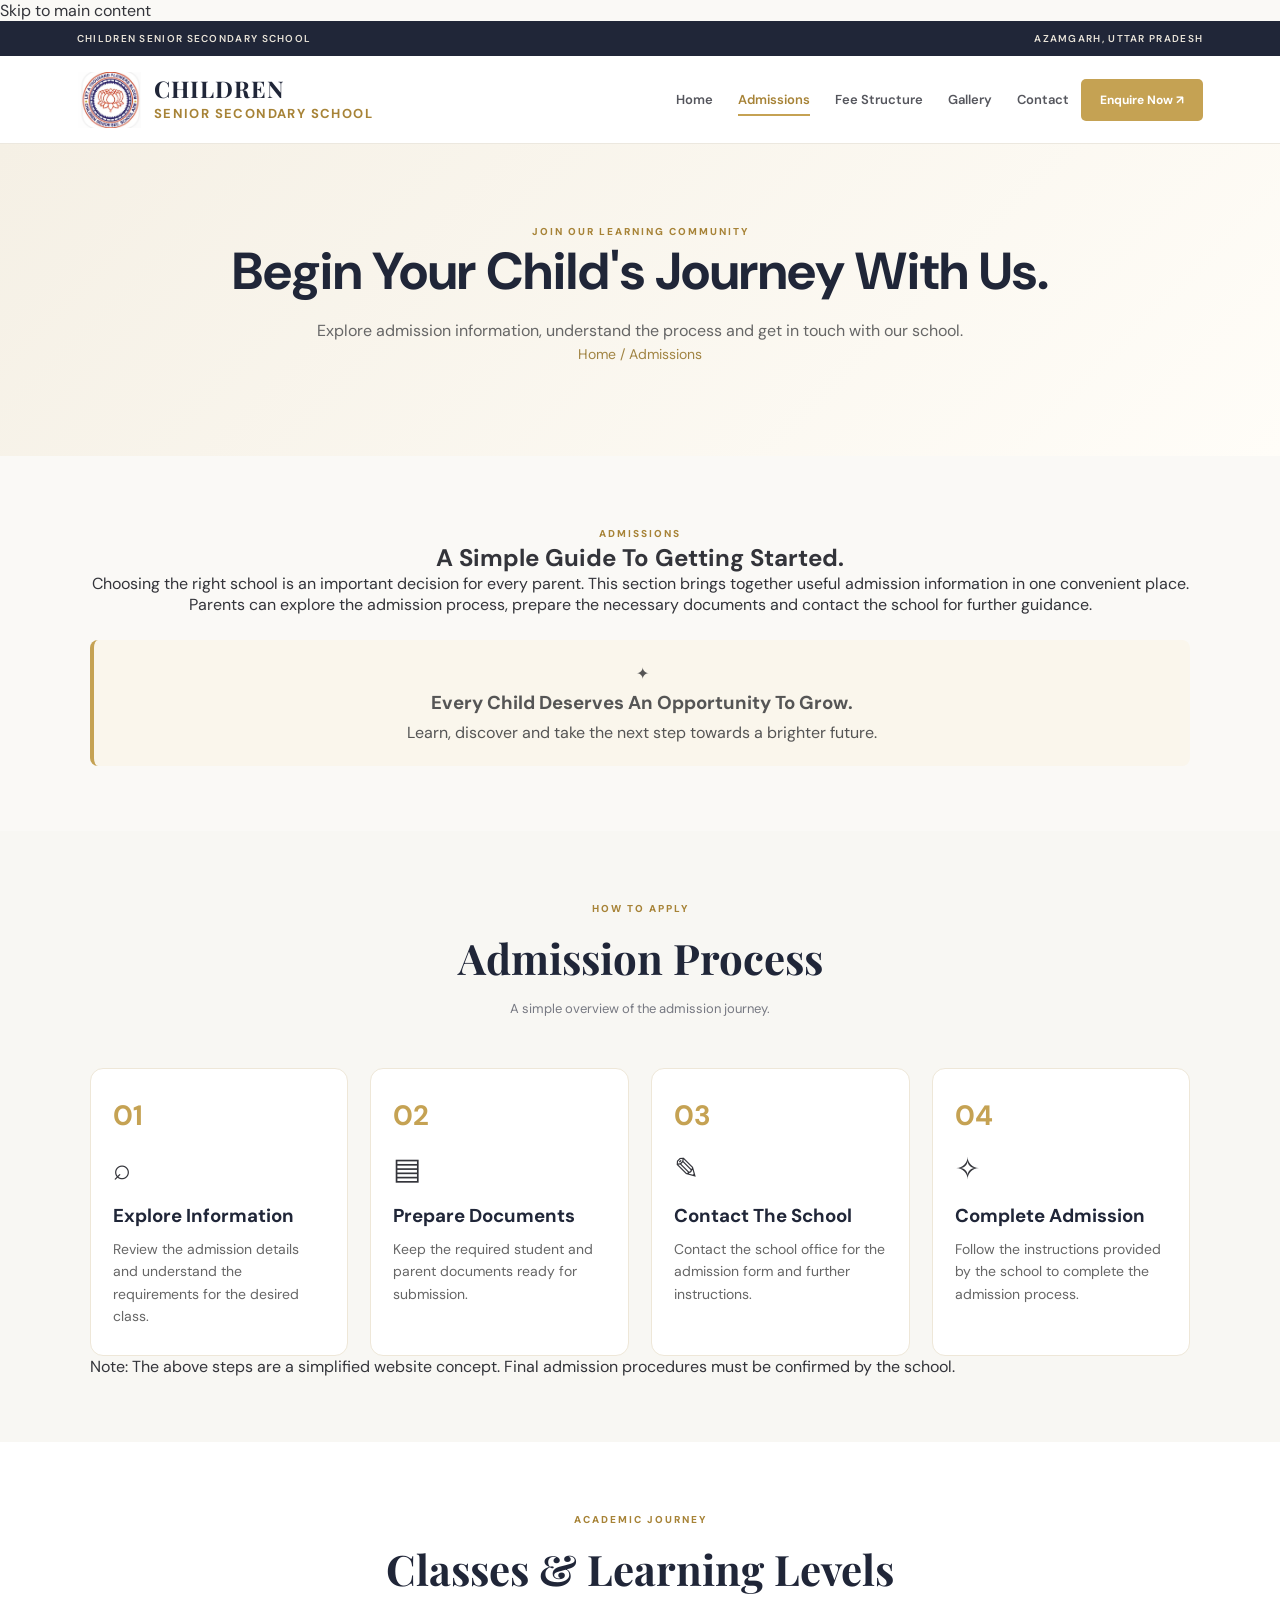
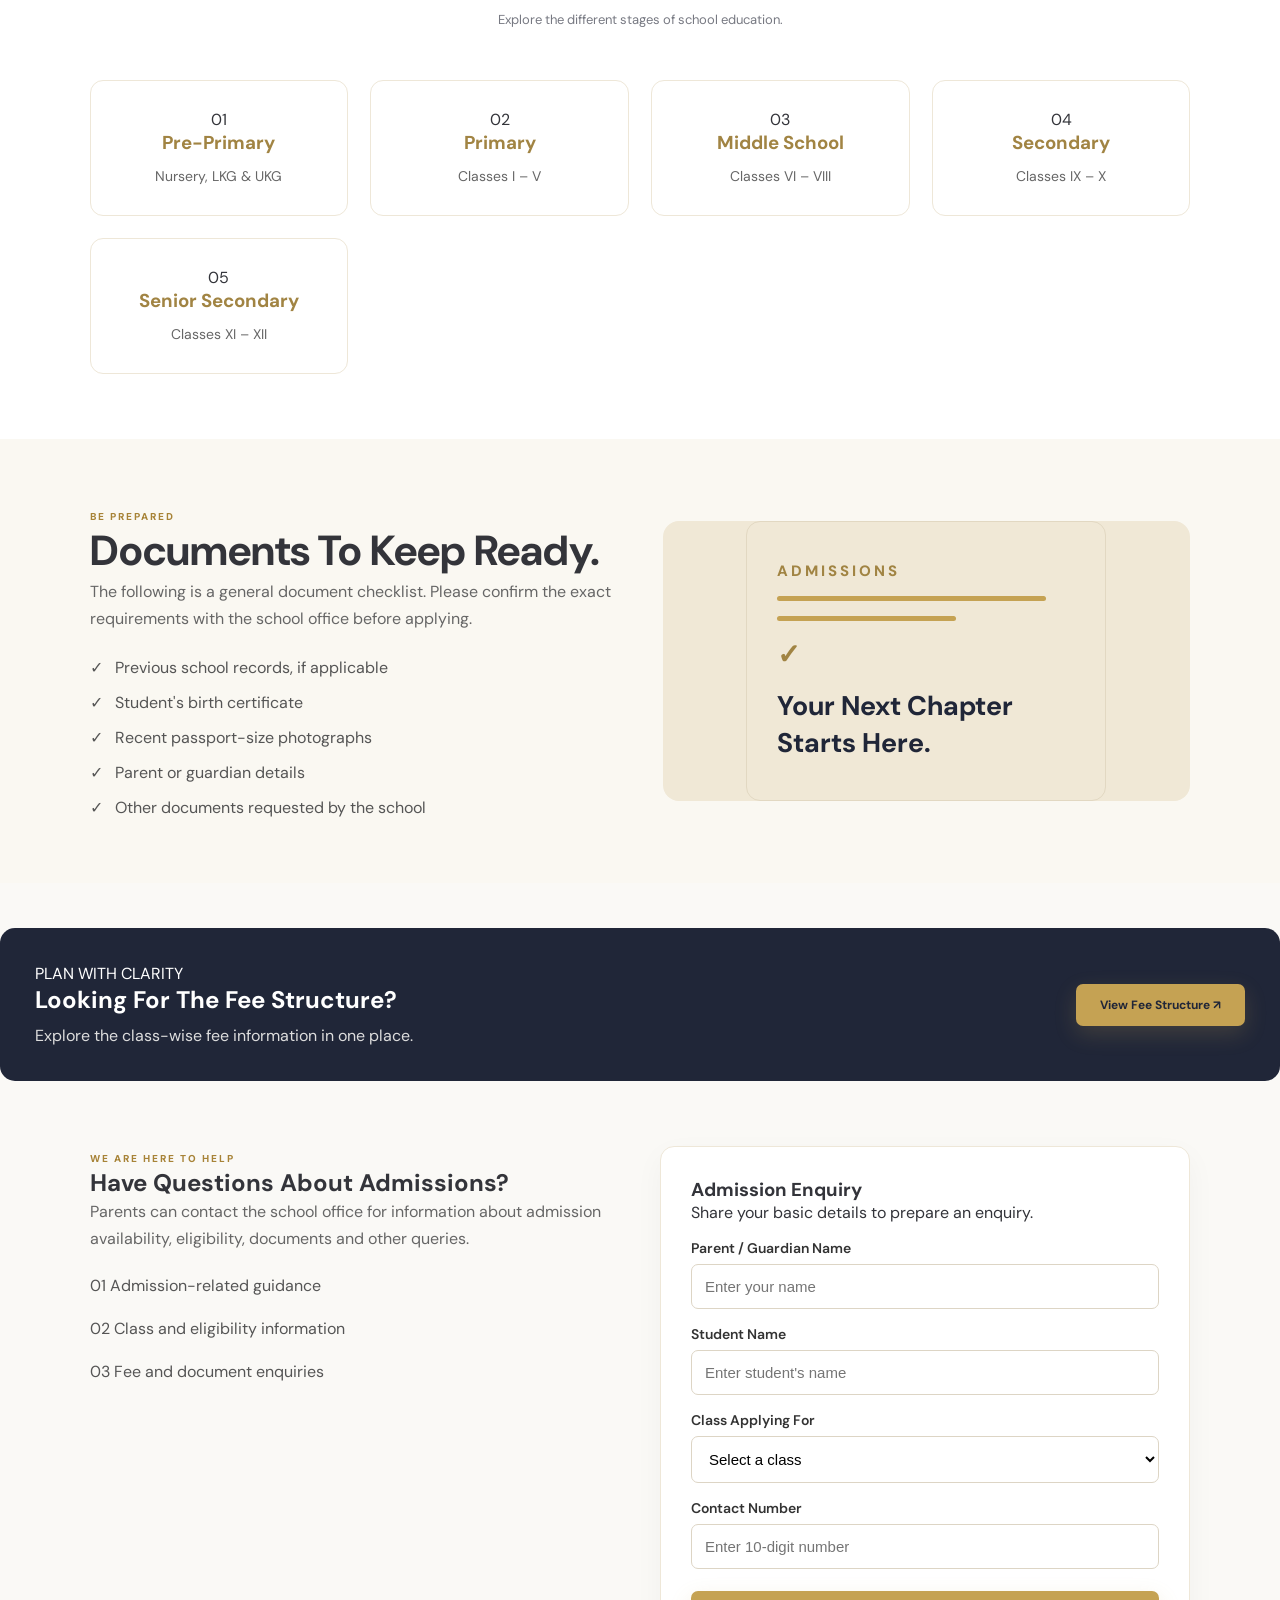
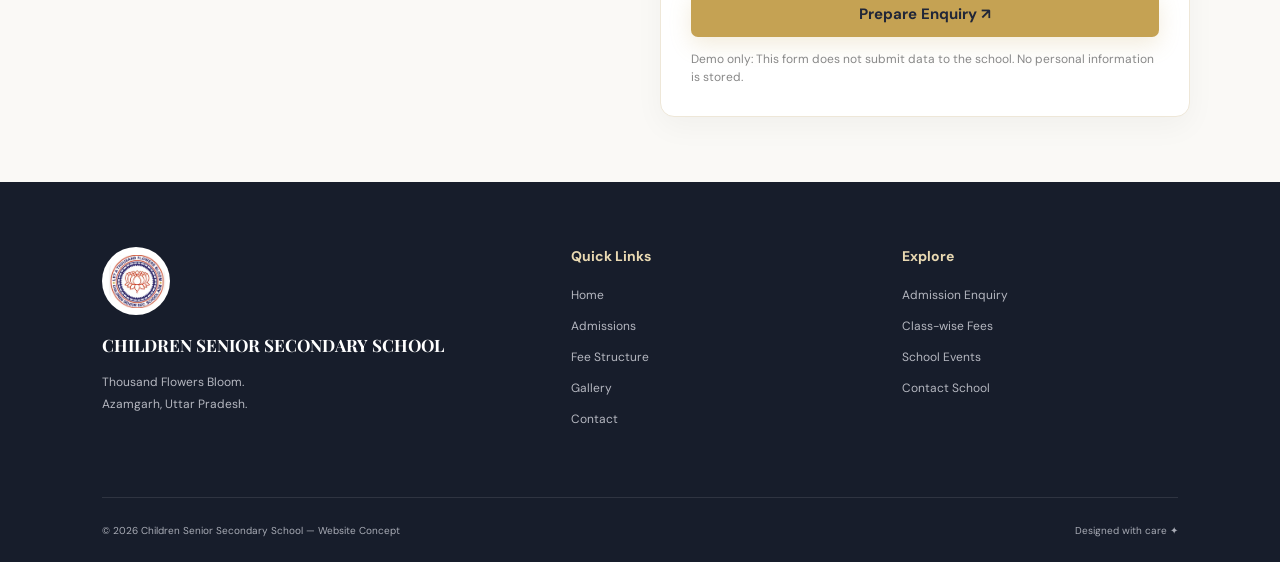
==== commit bec20e59: "Update admissions.html" ====
--- a/admissions.html
+++ b/admissions.html
@@ -15,10 +15,11 @@
     <link href="https://fonts.googleapis.com/css2?family=DM+Sans:wght@400;500;600;700;800&family=Playfair+Display:wght@500;600;700&display=swap" rel="stylesheet">
 
     <link rel="stylesheet" href="style.css">
-    <script src="script.js" defer></script>
+    
 </head>
 
 <body>
+<a class="skip-link" href="#main-content">Skip to main content</a>
 
 <!-- TOP BAR -->
 <div class="topbar">
@@ -38,17 +39,23 @@
         </div>
     </a>
 
-    <button class="menu-toggle" id="menu-toggle"
-        aria-label="Open navigation" aria-expanded="false">
+    <button
+        class="menu-toggle"
+        id="menu-toggle"
+        type="button"
+        aria-label="Open navigation"
+        aria-controls="navigation"
+        aria-expanded="false"
+    >
         <span></span>
         <span></span>
         <span></span>
     </button>
 
-    <nav class="navigation" id="navigation">
+    <nav class="navigation" id="navigation" aria-label="Main navigation">
         <a href="index.html">Home</a>
-        <a href="admissions.html" class="active">Admissions</a>
-        <a href="fees.html">View Fee Structure</a>
+        <a href="admissions.html">Admissions</a>
+        <a href="fees.html">Fee Structure</a>
         <a href="gallery.html">Gallery</a>
         <a href="contact.html">Contact</a>
     </nav>
@@ -59,7 +66,7 @@
 
 </header>
 
-<main>
+<main id="main-content">
 
 <!-- PAGE HERO -->
 <section class="inner-hero">
@@ -460,5 +467,6 @@
 
 </footer>
 
+    <script src="script.js" defer></script>
 </body>
 </html>
